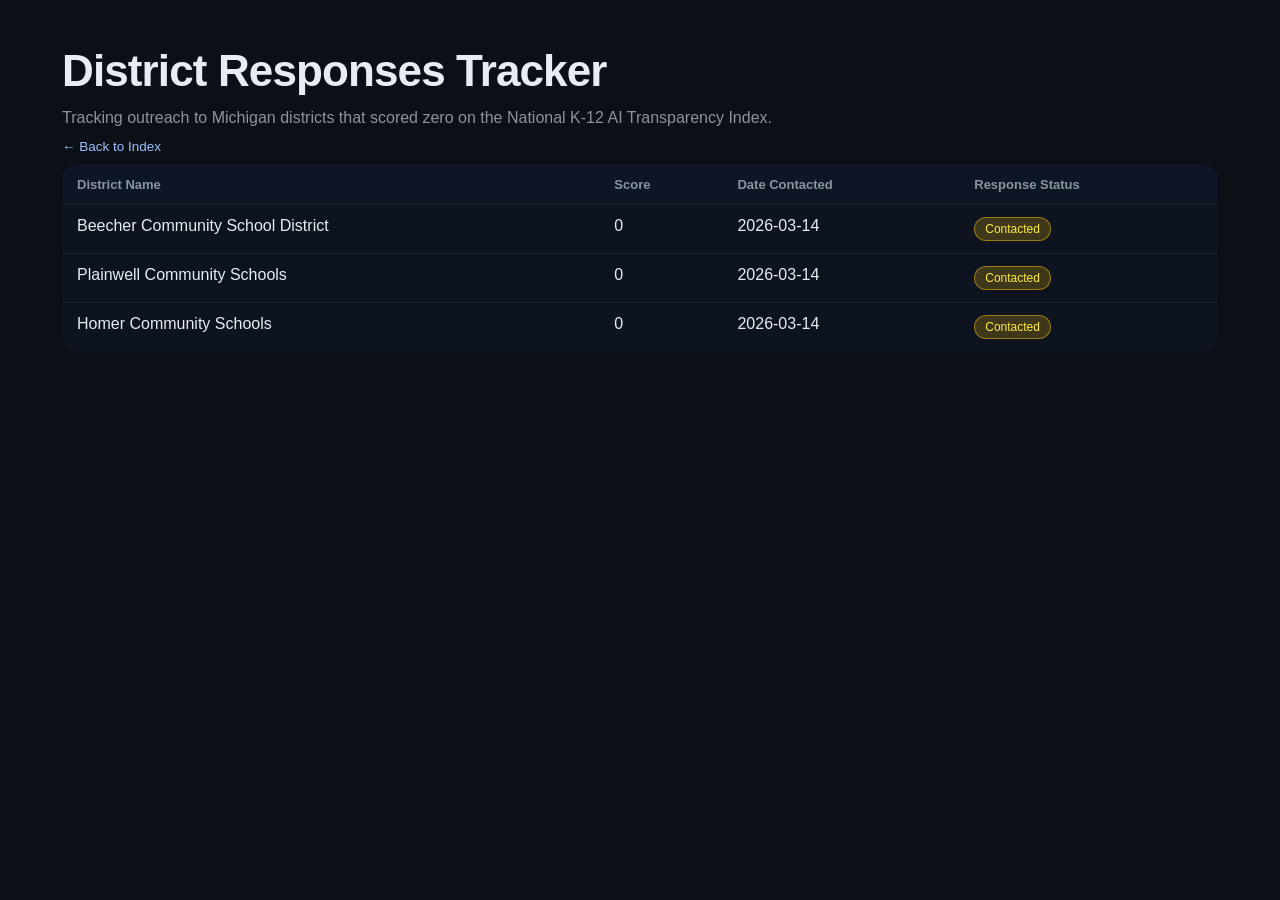
==== responses/index.html @ 1b81f2fc "Fix dashboard error handling and add District Responses tracker" ====
<!doctype html>
<html lang="en">

<head>
  <meta charset="utf-8" />
  <meta name="viewport" content="width=device-width, initial-scale=1" />
  <title>District Responses Tracker - National K-12 AI Transparency Index</title>
  <link rel="stylesheet" href="../style.css" />
  <style>
    .status-contacted { background: rgba(255, 193, 7, 0.2); border-color: rgba(255, 193, 7, 0.5); color: #ffeb3b; }
    .status-responded { background: rgba(76, 175, 80, 0.2); border-color: rgba(76, 175, 80, 0.5); color: #81c784; }
    .status-no-response { background: rgba(244, 67, 54, 0.2); border-color: rgba(244, 67, 54, 0.5); color: #e57373; }
  </style>
</head>

<body>
  <div class="page">
    <div class="container">

      <header class="header">
        <h1>District Responses Tracker</h1>
        <p class="subtitle">
          Tracking outreach to Michigan districts that scored zero on the National K-12 AI Transparency Index.
        </p>
        <p class="meta">
          <a href="../index.html">← Back to Index</a>
        </p>
      </header>

      <section class="table-wrap">
        <table class="table">
          <thead>
            <tr>
              <th>District Name</th>
              <th>Score</th>
              <th>Date Contacted</th>
              <th>Response Status</th>
            </tr>
          </thead>
          <tbody id="responsesTableBody">
            <!-- Populated by responses.js -->
          </tbody>
        </table>
      </section>

    </div>
  </div>

  <script src="responses.js"></script>
</body>

</html>
---- style.css ----
:root{
  --bg: #0b0f16;
  --panel: #111826;
  --panel2: #0f172a;
  --border: #21262d;
  --muted: #8b949e;
  --muted2: #6e7681;
  --text: #e6edf3;
  --link: #9cc2ff;
  --linkHover: #cfe0ff;
  --btn: #1f6feb;
  --btnHover: #2a7cff;
}

* { box-sizing: border-box; }

body {
  margin: 0;
  background: var(--bg);
  color: var(--text);
  font-family: -apple-system, BlinkMacSystemFont, "Segoe UI", Roboto, Helvetica, Arial, sans-serif;
}

.page{
  min-height: 100vh;
}

.container {
  max-width: 1200px;
  margin: 0 auto;
  padding: 46px 22px 64px;
}

.header h1 {
  margin: 0 0 10px;
  font-size: 44px;
  letter-spacing: -0.02em;
}

.subtitle {
  margin: 0 0 10px;
  color: var(--muted);
  font-size: 16px;
  line-height: 1.45;
}

.meta {
  margin: 0;
  color: var(--muted2);
  font-size: 13.5px;
}

/* Stats cards */
.stats {
  display: grid;
  grid-template-columns: repeat(3, minmax(0, 1fr));
  gap: 18px;
  margin: 28px 0 18px;
}

.stat-card {
  background: linear-gradient(180deg, var(--panel2), var(--panel));
  border: 1px solid rgba(255,255,255,0.05);
  padding: 18px 18px 16px;
  border-radius: 14px;
}

.stat-label {
  font-size: 13px;
  color: var(--muted);
  margin-bottom: 8px;
}

.stat-value {
  font-size: 28px;
}

/* Controls */
.controls {
  display: flex;
  gap: 12px;
  align-items: center;
  margin: 14px 0 18px;
  flex-wrap: wrap;
}

input, select {
  background: var(--panel);
  color: var(--text);
  border: 1px solid rgba(255,255,255,0.10);
  padding: 10px 12px;
  border-radius: 10px;
  outline: none;
}

input {
  width: min(520px, 100%);
}

select {
  min-width: 160px;
}

.btn {
  background: var(--btn);
  padding: 10px 14px;
  border-radius: 10px;
  text-decoration: none;
  color: white;
  border: 1px solid rgba(255,255,255,0.08);
}

.btn:hover {
  background: var(--btnHover);
}

/* Panels */
.panel {
  background: linear-gradient(180deg, var(--panel2), var(--panel));
  border: 1px solid rgba(255,255,255,0.06);
  padding: 18px;
  border-radius: 14px;
  margin: 18px 0 22px;
}

.panel h3{
  margin: 0 0 8px;
}

.toolkit-links {
  display: flex;
  gap: 18px;
  margin-top: 10px;
  flex-wrap: wrap;
}

/* LINKS: make them look clean (not dark/ugly) */
a {
  color: var(--link);
  text-decoration: none;
}

a:hover {
  color: var(--linkHover);
  text-decoration: underline;
}

/* Table */
.table-wrap { margin-top: 10px; }

.status {
  margin: 10px 0 12px;
  color: var(--muted);
}

.table {
  width: 100%;
  border-collapse: collapse;
  overflow: hidden;
  border-radius: 14px;
  border: 1px solid rgba(255,255,255,0.06);
  background: rgba(17,24,38,0.6);
}

th, td {
  padding: 12px 14px;
  border-bottom: 1px solid rgba(255,255,255,0.06);
  vertical-align: top;
}

th {
  text-align: left;
  color: var(--muted);
  font-weight: 600;
  font-size: 13px;
  background: rgba(15,23,42,0.65);
}

tr:hover td{
  background: rgba(31,111,235,0.05);
}

.pill {
  display: inline-block;
  background: rgba(255,255,255,0.06);
  border: 1px solid rgba(255,255,255,0.08);
  padding: 4px 10px;
  border-radius: 999px;
  font-size: 12px;
  color: var(--text);
}

.footer-note {
  margin-top: 12px;
  color: var(--muted2);
  font-size: 13px;
}

/* Mobile */
@media (max-width: 900px){
  .stats{ grid-template-columns: 1fr; }
  .header h1{ font-size: 34px; }
}
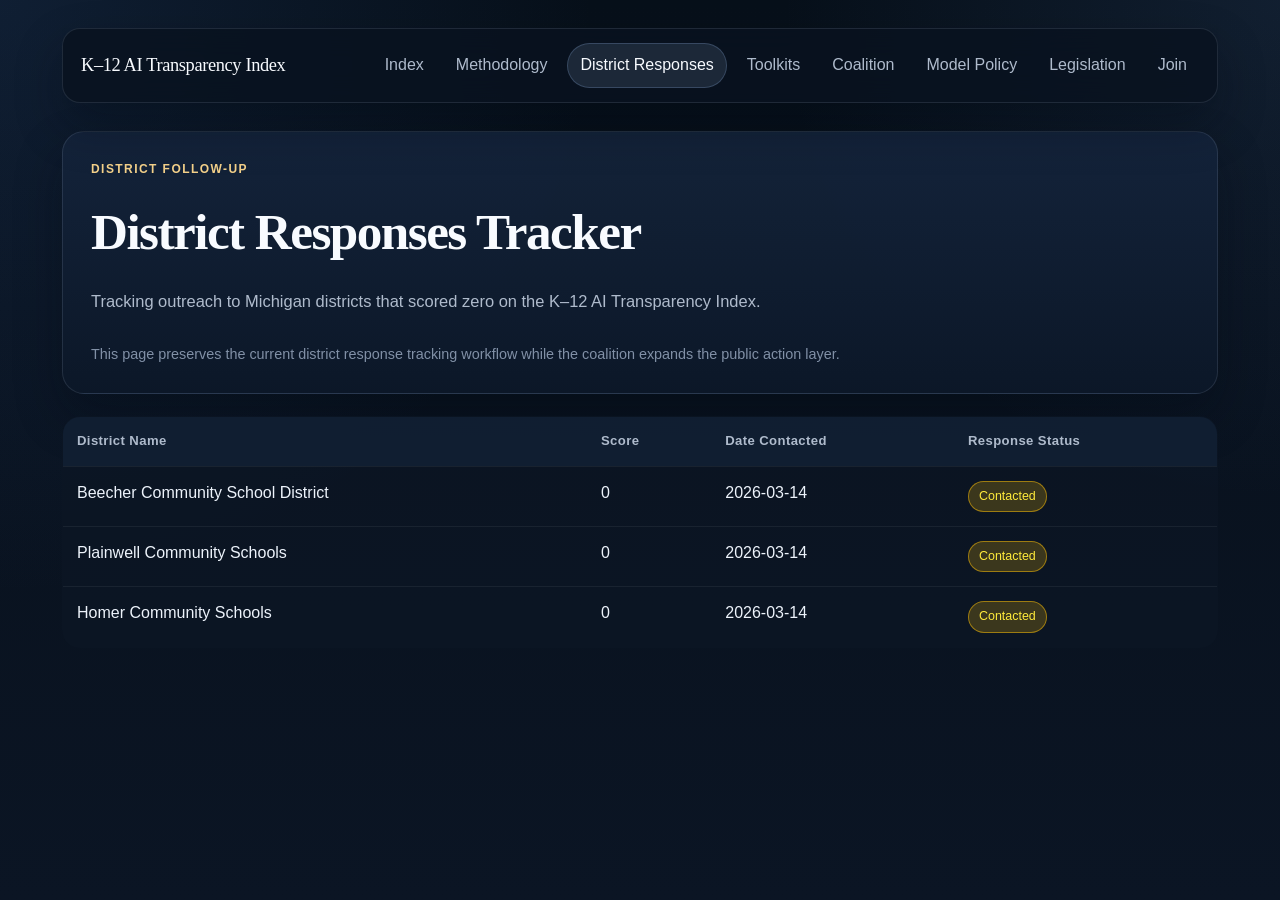
==== commit 7e109259: "Launch coalition and policy documents" ====
--- a/responses/index.html
+++ b/responses/index.html
@@ -4,7 +4,13 @@
 <head>
   <meta charset="utf-8" />
   <meta name="viewport" content="width=device-width, initial-scale=1" />
-  <title>District Responses Tracker - National K-12 AI Transparency Index</title>
+  <title>District Responses | K–12 AI Transparency Index</title>
+  <meta name="description" content="District response tracking for the K–12 AI Transparency Index, preserving current outreach follow-up while the national coalition launches." />
+  <meta property="og:title" content="District Responses | K–12 AI Transparency Index" />
+  <meta property="og:description" content="Tracking district responses connected to the K–12 AI Transparency Index outreach process." />
+  <meta property="og:type" content="website" />
+  <meta property="og:url" content="https://roh13294.github.io/K12-AI-Transparency-Index/responses/index.html" />
+  <link rel="canonical" href="https://roh13294.github.io/K12-AI-Transparency-Index/responses/index.html" />
   <link rel="stylesheet" href="../style.css" />
   <style>
     .status-contacted { background: rgba(255, 193, 7, 0.2); border-color: rgba(255, 193, 7, 0.5); color: #ffeb3b; }
@@ -13,17 +19,19 @@
   </style>
 </head>
 
-<body>
+<body data-page="responses" data-base-prefix="../">
   <div class="page">
     <div class="container">
+      <div data-site-nav></div>
 
-      <header class="header">
+      <header class="header hero-panel">
+        <p class="eyebrow">District Follow-Up</p>
         <h1>District Responses Tracker</h1>
         <p class="subtitle">
-          Tracking outreach to Michigan districts that scored zero on the National K-12 AI Transparency Index.
+          Tracking outreach to Michigan districts that scored zero on the K–12 AI Transparency Index.
         </p>
         <p class="meta">
-          <a href="../index.html">← Back to Index</a>
+          This page preserves the current district response tracking workflow while the coalition expands the public action layer.
         </p>
       </header>
 
@@ -46,6 +54,8 @@
     </div>
   </div>
 
+  <script src="../campaign-config.js"></script>
+  <script src="../site.js"></script>
   <script src="responses.js"></script>
 </body>
 
--- a/style.css
+++ b/style.css
@@ -1,152 +1,496 @@
 :root{
-  --bg: #0b0f16;
-  --panel: #111826;
-  --panel2: #0f172a;
-  --border: #21262d;
-  --muted: #8b949e;
-  --muted2: #6e7681;
-  --text: #e6edf3;
-  --link: #9cc2ff;
-  --linkHover: #cfe0ff;
-  --btn: #1f6feb;
-  --btnHover: #2a7cff;
-}
-
-* { box-sizing: border-box; }
+  --bg: #08111d;
+  --bgGlow: rgba(54, 97, 165, 0.18);
+  --panel: #0f1b2d;
+  --panel2: #13233a;
+  --panel3: #162d49;
+  --border: rgba(196, 211, 235, 0.12);
+  --borderStrong: rgba(196, 211, 235, 0.22);
+  --muted: #afbbcc;
+  --muted2: #8190a6;
+  --text: #edf3fb;
+  --heading: #f8fbff;
+  --link: #a8ccff;
+  --linkHover: #d9e8ff;
+  --btn: #2f6fd6;
+  --btnHover: #4a86e6;
+  --btnAlt: #193254;
+  --btnAltHover: #234268;
+  --success: #98d3b3;
+  --warning: #f4d18a;
+  --shadow: 0 22px 48px rgba(2, 8, 18, 0.32);
+  --heading-font: Georgia, "Times New Roman", Times, serif;
+  --body-font: -apple-system, BlinkMacSystemFont, "Segoe UI", Helvetica, Arial, sans-serif;
+}
+
+* {
+  box-sizing: border-box;
+}
+
+html {
+  scroll-behavior: smooth;
+}
 
 body {
   margin: 0;
-  background: var(--bg);
+  min-height: 100vh;
+  background:
+    radial-gradient(circle at top left, var(--bgGlow), transparent 38%),
+    radial-gradient(circle at top right, rgba(92, 138, 208, 0.12), transparent 32%),
+    linear-gradient(180deg, #07101a 0%, #08111d 35%, #0b1524 100%);
   color: var(--text);
-  font-family: -apple-system, BlinkMacSystemFont, "Segoe UI", Roboto, Helvetica, Arial, sans-serif;
+  font-family: var(--body-font);
+  line-height: 1.55;
 }
 
 .page{
   min-height: 100vh;
 }
 
-.container {
+.container,
+.wrap {
   max-width: 1200px;
   margin: 0 auto;
-  padding: 46px 22px 64px;
+  padding: 28px 22px 72px;
+}
+
+.content {
+  max-width: 860px;
+}
+
+.header,
+.section-heading {
+  margin-bottom: 22px;
+}
+
+.eyebrow {
+  margin: 0 0 10px;
+  color: var(--warning);
+  font-size: 12px;
+  font-weight: 700;
+  letter-spacing: 0.12em;
+  text-transform: uppercase;
+}
+
+.header h1,
+.section-title,
+h1,
+h2,
+h3 {
+  color: var(--heading);
+  font-family: var(--heading-font);
+  line-height: 1.08;
 }
 
 .header h1 {
+  margin: 0 0 12px;
+  font-size: clamp(2.5rem, 4vw, 4.4rem);
+  letter-spacing: -0.03em;
+}
+
+.section-title,
+h2 {
   margin: 0 0 10px;
-  font-size: 44px;
+  font-size: clamp(1.7rem, 2.2vw, 2.4rem);
   letter-spacing: -0.02em;
 }
 
-.subtitle {
+h3 {
   margin: 0 0 10px;
-  color: var(--muted);
-  font-size: 16px;
-  line-height: 1.45;
+  font-size: 1.2rem;
+}
+
+.subtitle,
+.sub,
+.section-copy {
+  margin: 0 0 12px;
+  color: var(--muted);
+  font-size: 1.03rem;
+  line-height: 1.65;
+  max-width: 920px;
 }
 
 .meta {
   margin: 0;
   color: var(--muted2);
-  font-size: 13.5px;
-}
-
-/* Stats cards */
+  font-size: 0.9rem;
+}
+
+.meta a {
+  color: var(--link);
+}
+
+.lede {
+  font-size: 1.1rem;
+}
+
+.section {
+  margin: 28px 0;
+}
+
+.section-tight {
+  margin-top: 18px;
+}
+
+.site-nav {
+  position: sticky;
+  top: 0;
+  z-index: 20;
+  margin-bottom: 28px;
+  backdrop-filter: blur(14px);
+}
+
+.nav-shell {
+  display: flex;
+  align-items: center;
+  justify-content: space-between;
+  gap: 18px;
+  padding: 14px 18px;
+  border: 1px solid var(--border);
+  border-radius: 18px;
+  background: rgba(9, 18, 31, 0.84);
+  box-shadow: var(--shadow);
+}
+
+.nav-brand {
+  color: var(--heading);
+  font-family: var(--heading-font);
+  font-size: 1.15rem;
+  text-decoration: none;
+  letter-spacing: -0.02em;
+}
+
+.nav-links {
+  display: flex;
+  flex-wrap: wrap;
+  justify-content: flex-end;
+  gap: 8px;
+}
+
+.nav-link {
+  display: inline-flex;
+  align-items: center;
+  justify-content: center;
+  padding: 9px 12px;
+  border-radius: 999px;
+  color: var(--muted);
+  text-decoration: none;
+  transition: background-color 0.18s ease, color 0.18s ease;
+}
+
+.nav-link:hover,
+.nav-link:focus-visible {
+  color: var(--heading);
+  background: rgba(255, 255, 255, 0.06);
+  text-decoration: none;
+}
+
+.nav-link.is-active {
+  color: var(--heading);
+  background: rgba(168, 204, 255, 0.12);
+  border: 1px solid rgba(168, 204, 255, 0.2);
+}
+
+.hero-header,
+.hero-panel,
+.callout,
+.panel,
+.metric-card,
+.feature-card,
+.role-card,
+.note-panel,
+.quote-panel {
+  background: linear-gradient(180deg, rgba(20, 36, 59, 0.97), rgba(12, 24, 40, 0.97));
+  border: 1px solid var(--border);
+  border-radius: 22px;
+  box-shadow: var(--shadow);
+}
+
+.hero-header,
+.hero-panel {
+  padding: 28px;
+}
+
+.hero-panel {
+  display: grid;
+  gap: 16px;
+}
+
+.callout,
+.panel,
+.note-panel,
+.quote-panel {
+  padding: 24px;
+}
+
+.launch-badge {
+  display: inline-flex;
+  align-items: center;
+  gap: 8px;
+  width: fit-content;
+  padding: 8px 12px;
+  border-radius: 999px;
+  border: 1px solid rgba(244, 209, 138, 0.28);
+  background: rgba(244, 209, 138, 0.08);
+  color: var(--warning);
+  font-size: 0.88rem;
+  font-weight: 600;
+}
+
+.meta-note {
+  color: var(--muted);
+  font-size: 0.98rem;
+}
+
+.callout {
+  border-color: rgba(168, 204, 255, 0.22);
+}
+
+.quote-panel {
+  border-left: 4px solid rgba(168, 204, 255, 0.4);
+}
+
+.callout .eyebrow {
+  color: var(--success);
+}
+
+.stats,
+.card-grid,
+.role-grid,
+.metric-grid {
+  display: grid;
+  gap: 18px;
+}
+
 .stats {
+  grid-template-columns: repeat(3, minmax(0, 1fr));
+  margin: 28px 0 18px;
+}
+
+.card-grid {
+  grid-template-columns: repeat(auto-fit, minmax(230px, 1fr));
+}
+
+.role-grid {
+  grid-template-columns: repeat(auto-fit, minmax(240px, 1fr));
+}
+
+.metric-grid {
+  grid-template-columns: repeat(auto-fit, minmax(160px, 1fr));
+}
+
+.stat-card,
+.metric-card,
+.feature-card,
+.role-card {
+  padding: 20px;
+  border-radius: 18px;
+  border: 1px solid var(--border);
+  background: linear-gradient(180deg, rgba(19, 35, 58, 0.96), rgba(13, 25, 41, 0.96));
+}
+
+.stat-label,
+.metric-label,
+.card-kicker {
+  margin-bottom: 10px;
+  color: var(--muted);
+  font-size: 0.82rem;
+  font-weight: 600;
+  letter-spacing: 0.05em;
+  text-transform: uppercase;
+}
+
+.stat-value,
+.metric-value {
+  color: var(--heading);
+  font-size: clamp(1.8rem, 2.4vw, 2.4rem);
+  line-height: 1.05;
+}
+
+.metric-copy,
+.feature-card p,
+.role-card p,
+.panel p,
+.callout p,
+.content p,
+li,
+.footer-note {
+  color: var(--muted);
+}
+
+.feature-card h3,
+.role-card h3 {
+  margin-bottom: 10px;
+}
+
+.document-card {
   display: grid;
-  grid-template-columns: repeat(3, minmax(0, 1fr));
-  gap: 18px;
-  margin: 28px 0 18px;
-}
-
-.stat-card {
-  background: linear-gradient(180deg, var(--panel2), var(--panel));
-  border: 1px solid rgba(255,255,255,0.05);
-  padding: 18px 18px 16px;
-  border-radius: 14px;
-}
-
-.stat-label {
-  font-size: 13px;
-  color: var(--muted);
-  margin-bottom: 8px;
-}
-
-.stat-value {
-  font-size: 28px;
-}
-
-/* Controls */
-.controls {
+  gap: 14px;
+  align-content: start;
+}
+
+.document-card .cta-group {
+  margin-top: auto;
+}
+
+.role-meta {
+  margin: 0 0 10px;
+  color: var(--warning);
+  font-size: 0.9rem;
+  font-weight: 600;
+}
+
+.cta-group,
+.toolkit-links,
+.controls,
+.controls-row {
   display: flex;
+  flex-wrap: wrap;
   gap: 12px;
   align-items: center;
-  margin: 14px 0 18px;
-  flex-wrap: wrap;
-}
-
-input, select {
-  background: var(--panel);
+}
+
+.controls {
+  margin: 16px 0 18px;
+}
+
+input,
+select,
+textarea {
+  width: 100%;
+  background: rgba(7, 15, 27, 0.8);
   color: var(--text);
-  border: 1px solid rgba(255,255,255,0.10);
-  padding: 10px 12px;
-  border-radius: 10px;
+  border: 1px solid var(--borderStrong);
+  padding: 12px 14px;
+  border-radius: 12px;
   outline: none;
+  font: inherit;
 }
 
 input {
-  width: min(520px, 100%);
+  max-width: 520px;
 }
 
 select {
-  min-width: 160px;
-}
-
-.btn {
+  max-width: 180px;
+}
+
+textarea {
+  resize: vertical;
+  line-height: 1.6;
+}
+
+input:focus,
+select:focus,
+textarea:focus {
+  border-color: rgba(168, 204, 255, 0.5);
+  box-shadow: 0 0 0 3px rgba(168, 204, 255, 0.12);
+}
+
+.btn,
+button.btn {
+  display: inline-flex;
+  align-items: center;
+  justify-content: center;
+  gap: 8px;
+  padding: 11px 16px;
+  border-radius: 12px;
   background: var(--btn);
-  padding: 10px 14px;
-  border-radius: 10px;
-  text-decoration: none;
   color: white;
   border: 1px solid rgba(255,255,255,0.08);
-}
-
-.btn:hover {
+  text-decoration: none;
+  font: inherit;
+  font-weight: 600;
+  cursor: pointer;
+  transition: background-color 0.18s ease, transform 0.18s ease;
+}
+
+.btn:hover,
+button.btn:hover,
+.btn:focus-visible,
+button.btn:focus-visible {
   background: var(--btnHover);
-}
-
-/* Panels */
-.panel {
-  background: linear-gradient(180deg, var(--panel2), var(--panel));
-  border: 1px solid rgba(255,255,255,0.06);
-  padding: 18px;
-  border-radius: 14px;
-  margin: 18px 0 22px;
-}
-
-.panel h3{
-  margin: 0 0 8px;
-}
-
-.toolkit-links {
-  display: flex;
-  gap: 18px;
-  margin-top: 10px;
-  flex-wrap: wrap;
-}
-
-/* LINKS: make them look clean (not dark/ugly) */
+  text-decoration: none;
+  transform: translateY(-1px);
+}
+
+.btn.secondary {
+  background: var(--btnAlt);
+}
+
+.btn.secondary:hover,
+.btn.secondary:focus-visible {
+  background: var(--btnAltHover);
+}
+
+.btn.download,
+button.btn.download {
+  background: #255746;
+}
+
+.btn.download:hover,
+.btn.download:focus-visible,
+button.btn.download:hover,
+button.btn.download:focus-visible {
+  background: #2f6a55;
+}
+
+.btn.contact,
+button.btn.contact {
+  background: #6b4a1a;
+}
+
+.btn.contact:hover,
+.btn.contact:focus-visible,
+button.btn.contact:hover,
+button.btn.contact:focus-visible {
+  background: #7a5622;
+}
+
+.btn.ghost,
+button.btn.ghost {
+  background: transparent;
+  color: var(--link);
+  border-color: rgba(168, 204, 255, 0.28);
+}
+
+.btn.ghost:hover,
+.btn.ghost:focus-visible,
+button.btn.ghost:hover,
+button.btn.ghost:focus-visible {
+  background: rgba(168, 204, 255, 0.08);
+  color: var(--linkHover);
+}
+
+.btn.small {
+  padding: 8px 12px;
+  font-size: 0.92rem;
+}
+
 a {
   color: var(--link);
   text-decoration: none;
 }
 
-a:hover {
+a:hover,
+a:focus-visible {
   color: var(--linkHover);
   text-decoration: underline;
 }
 
-/* Table */
-.table-wrap { margin-top: 10px; }
+.link {
+  color: var(--link);
+}
+
+.panel h3,
+.callout h3 {
+  margin-top: 0;
+}
+
+.table-wrap {
+  margin-top: 10px;
+  overflow-x: auto;
+}
 
 .status {
   margin: 10px 0 12px;
@@ -155,15 +499,17 @@
 
 .table {
   width: 100%;
+  min-width: 980px;
   border-collapse: collapse;
   overflow: hidden;
-  border-radius: 14px;
-  border: 1px solid rgba(255,255,255,0.06);
-  background: rgba(17,24,38,0.6);
-}
-
-th, td {
-  padding: 12px 14px;
+  border-radius: 18px;
+  border: 1px solid var(--border);
+  background: rgba(12, 22, 36, 0.7);
+}
+
+th,
+td {
+  padding: 14px;
   border-bottom: 1px solid rgba(255,255,255,0.06);
   vertical-align: top;
 }
@@ -172,32 +518,180 @@
   text-align: left;
   color: var(--muted);
   font-weight: 600;
-  font-size: 13px;
-  background: rgba(15,23,42,0.65);
+  font-size: 0.82rem;
+  letter-spacing: 0.03em;
+  background: rgba(17, 31, 50, 0.92);
 }
 
 tr:hover td{
-  background: rgba(31,111,235,0.05);
+  background: rgba(47, 111, 214, 0.06);
 }
 
 .pill {
   display: inline-block;
   background: rgba(255,255,255,0.06);
   border: 1px solid rgba(255,255,255,0.08);
-  padding: 4px 10px;
+  padding: 5px 10px;
   border-radius: 999px;
-  font-size: 12px;
+  font-size: 0.78rem;
   color: var(--text);
 }
 
-.footer-note {
-  margin-top: 12px;
+.sep {
   color: var(--muted2);
-  font-size: 13px;
-}
-
-/* Mobile */
+}
+
+.footer-note,
+.footer {
+  margin-top: 14px;
+  color: var(--muted2);
+  font-size: 0.92rem;
+}
+
+.footer {
+  border-top: 1px solid var(--border);
+  padding-top: 18px;
+}
+
+.list-plain,
+.content ul,
+.panel ul {
+  margin: 0;
+  padding-left: 22px;
+}
+
+.list-plain li,
+.content li,
+.panel li {
+  margin-bottom: 10px;
+}
+
+.key-lines {
+  display: grid;
+  gap: 8px;
+}
+
+.codebox {
+  padding: 18px;
+  border-radius: 16px;
+  border: 1px solid var(--borderStrong);
+  background: rgba(6, 13, 22, 0.92);
+  color: var(--text);
+  white-space: pre-wrap;
+  font-family: ui-monospace, SFMono-Regular, Menlo, Monaco, Consolas, "Liberation Mono", monospace;
+  line-height: 1.65;
+}
+
+.stack {
+  display: grid;
+  gap: 18px;
+}
+
+.inline-note {
+  color: var(--warning);
+  font-size: 0.92rem;
+}
+
+.split-layout {
+  display: grid;
+  grid-template-columns: minmax(0, 1.4fr) minmax(260px, 0.85fr);
+  gap: 22px;
+  align-items: start;
+}
+
+.sticky-card {
+  position: sticky;
+  top: 96px;
+}
+
+.minor-links {
+  display: flex;
+  flex-wrap: wrap;
+  gap: 12px;
+}
+
+.facts-list {
+  display: grid;
+  gap: 10px;
+}
+
+.facts-list div {
+  color: var(--muted);
+}
+
+@media (max-width: 980px){
+  .stats{
+    grid-template-columns: 1fr;
+  }
+
+  .split-layout {
+    grid-template-columns: 1fr;
+  }
+
+  .sticky-card {
+    position: static;
+  }
+}
+
 @media (max-width: 900px){
-  .stats{ grid-template-columns: 1fr; }
-  .header h1{ font-size: 34px; }
-}
+  .header h1{
+    font-size: 2.4rem;
+  }
+
+  .nav-shell {
+    flex-direction: column;
+    align-items: flex-start;
+  }
+
+  .nav-links {
+    justify-content: flex-start;
+  }
+
+  input,
+  select {
+    max-width: none;
+  }
+
+  .btn,
+  button.btn {
+    width: 100%;
+  }
+
+  .controls .btn,
+  .controls-row .btn,
+  .cta-group .btn,
+  .toolkit-links .btn,
+  .minor-links .btn {
+    width: auto;
+  }
+}
+
+@media (max-width: 640px){
+  .container,
+  .wrap {
+    padding: 18px 16px 56px;
+  }
+
+  .hero-header,
+  .hero-panel,
+  .callout,
+  .panel,
+  .note-panel,
+  .quote-panel,
+  .feature-card,
+  .role-card,
+  .stat-card,
+  .metric-card {
+    padding: 18px;
+    border-radius: 18px;
+  }
+
+  .nav-links {
+    gap: 6px;
+  }
+
+  .nav-link {
+    padding: 8px 10px;
+    font-size: 0.92rem;
+  }
+}
